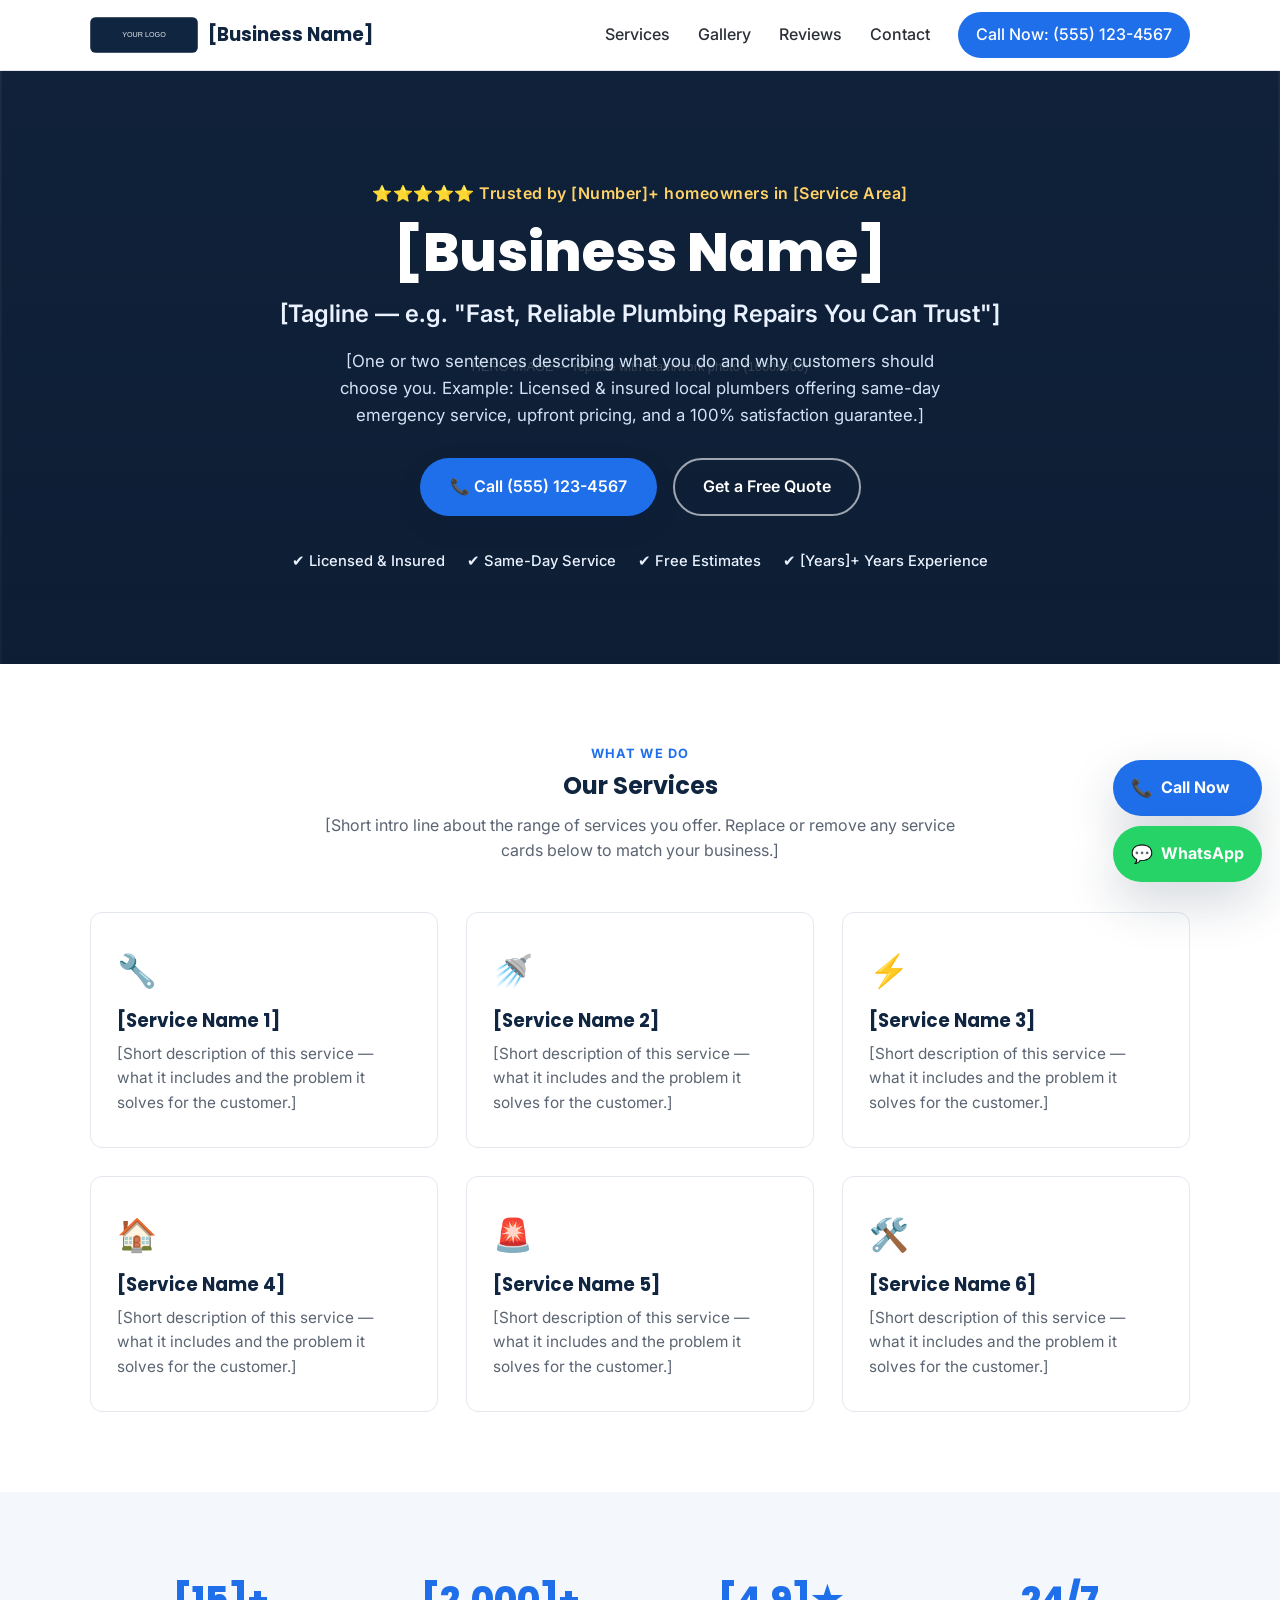
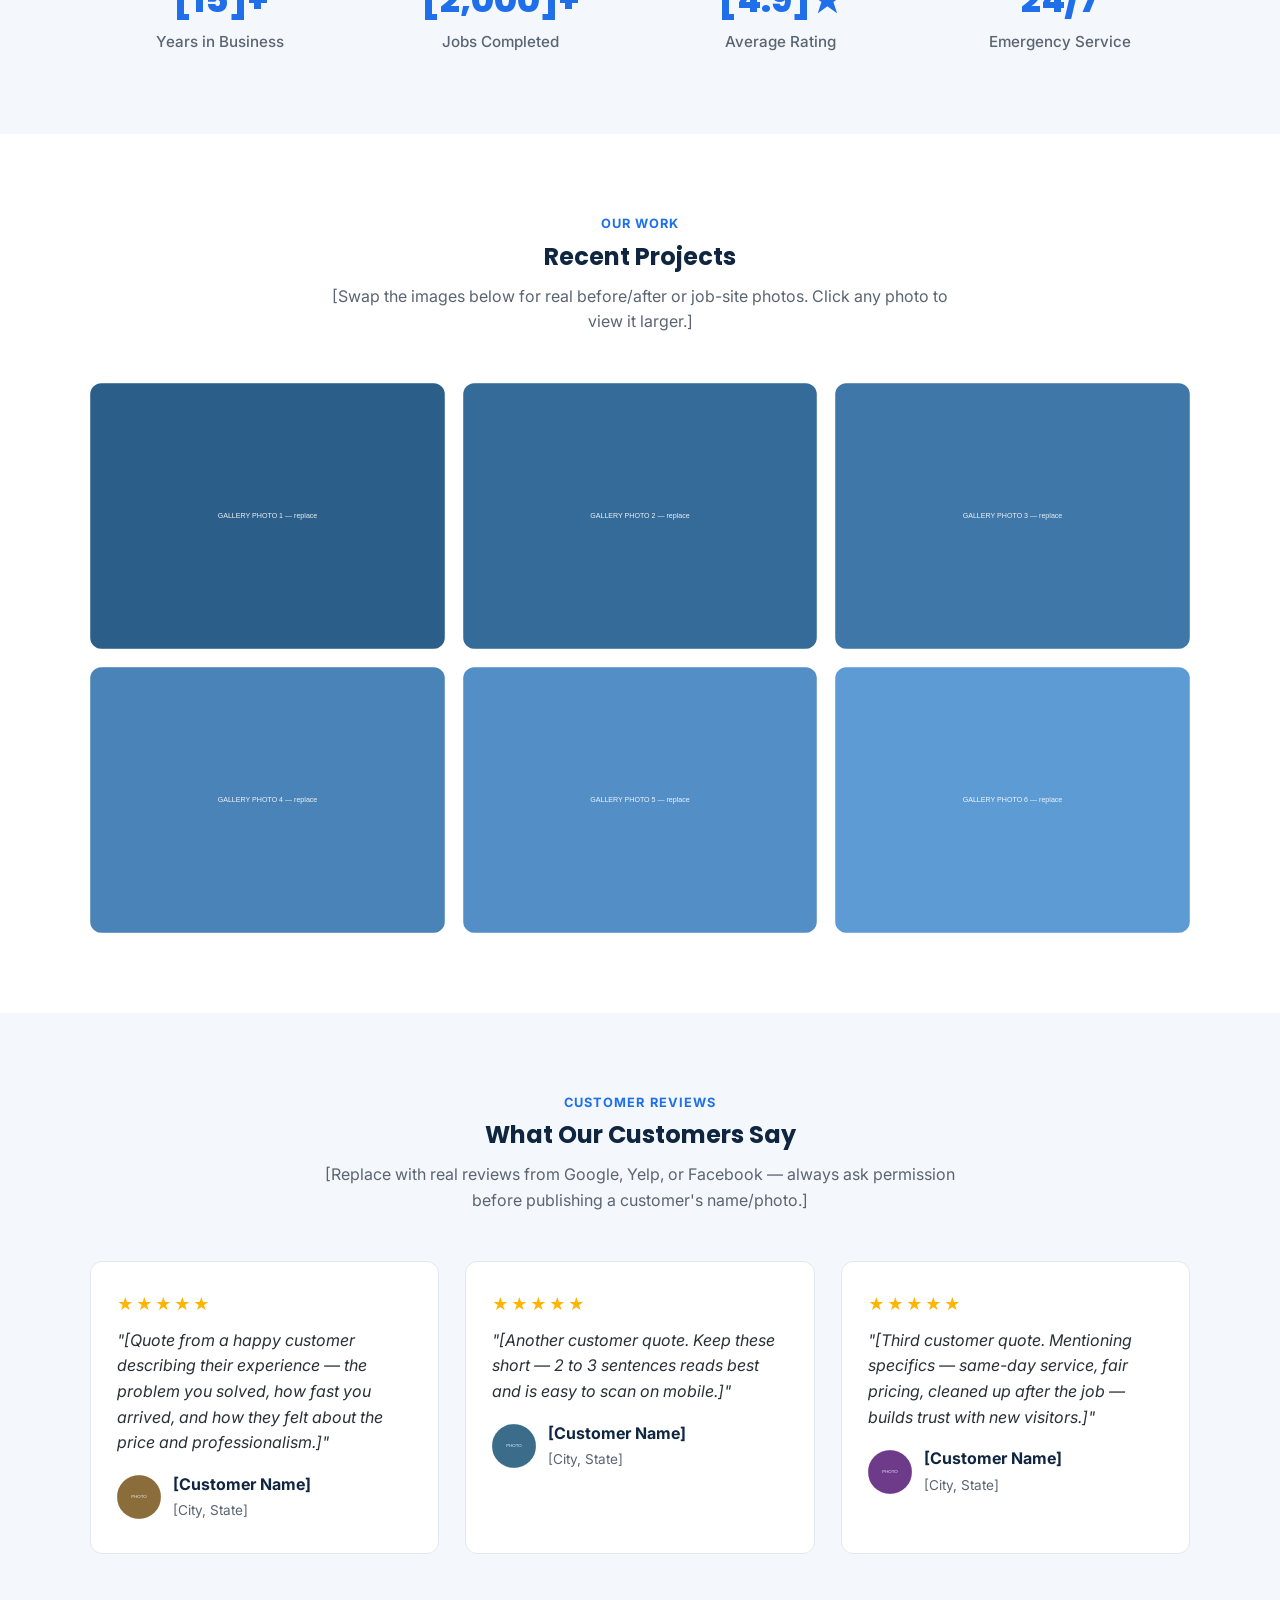
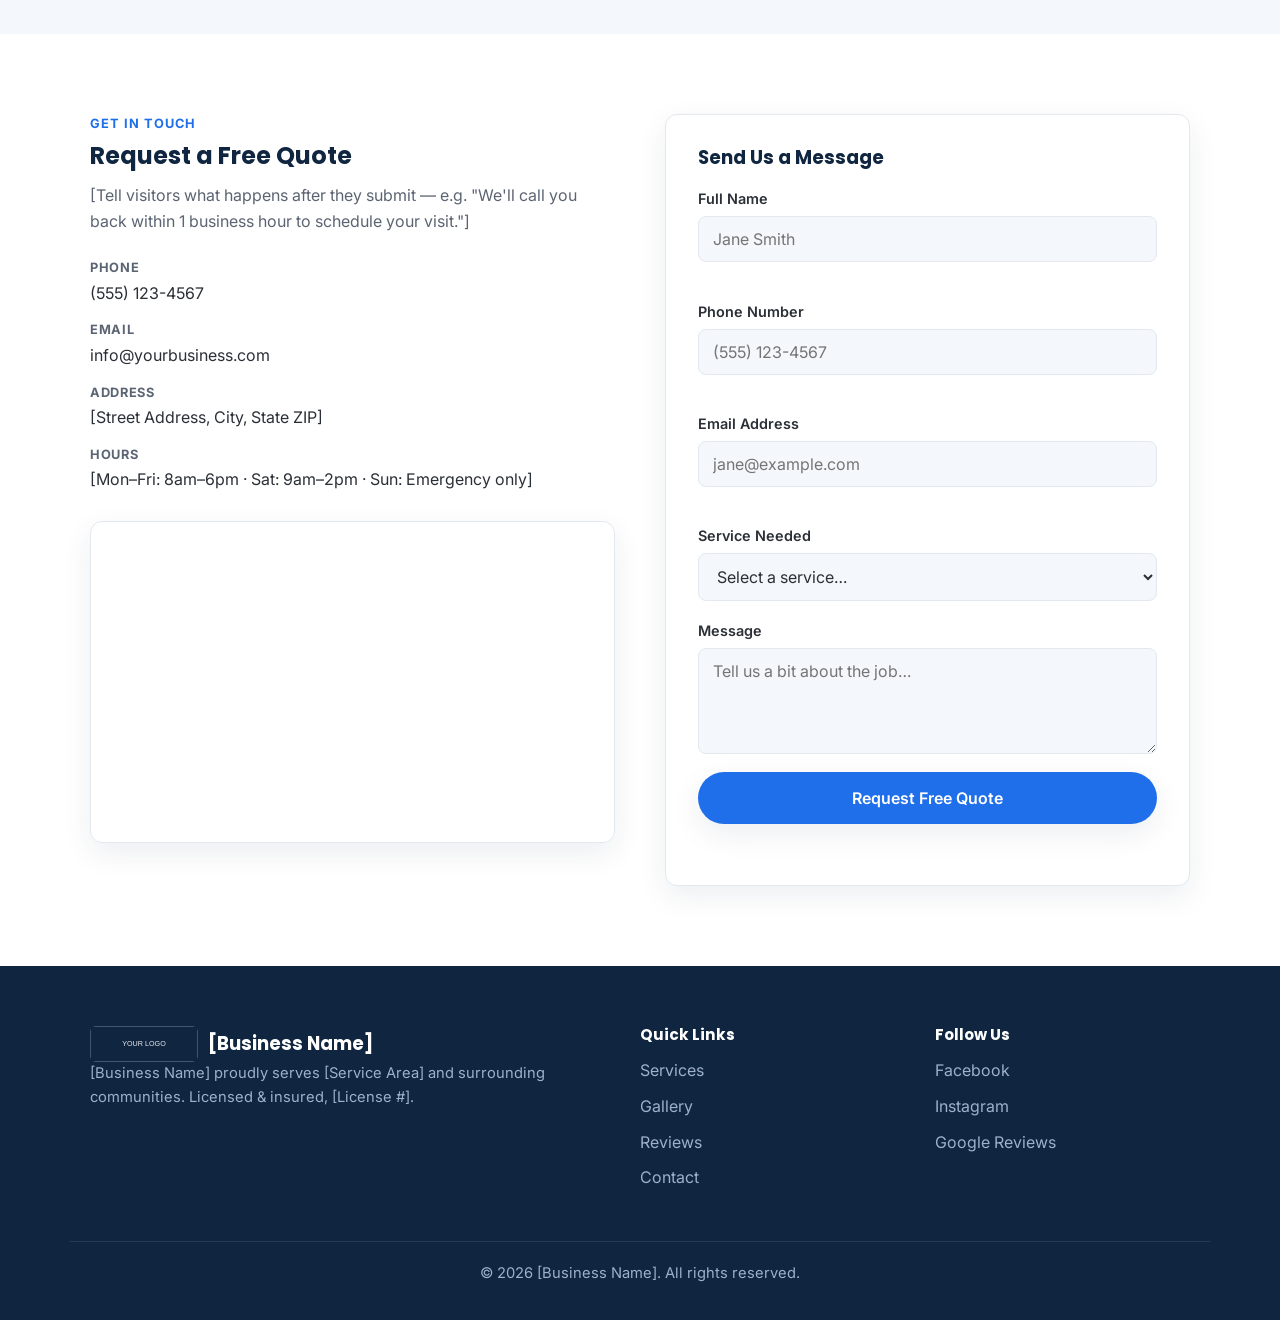
==== index.html @ 25ad9f9d "Add local service business landing page template Single-page HTML/CSS/JS template with hero, service" ====
<!DOCTYPE html>
<html lang="en">
<head>
<meta charset="UTF-8" />
<meta name="viewport" content="width=device-width, initial-scale=1.0" />
<title>[Business Name] | [City] [Service Type]</title>
<meta name="description" content="[Business Name] provides professional [service type] services in [City, State]. Licensed, insured, and available for same-day service. Call [Phone Number] for a free quote." />

<!-- ============================================================
     CUSTOMIZE THIS TEMPLATE
     Search for these markers to find everything you need to edit:
       [Business Name], [Tagline], [Phone Number], [Service Area],
       [Address], [Email], gallery-1.svg..gallery-6.svg, etc.
     See README.md for the full customization checklist.
     ============================================================ -->

<link rel="icon" href="assets/img/logo-placeholder.svg" type="image/svg+xml" />
<link rel="preconnect" href="https://fonts.googleapis.com" />
<link rel="preconnect" href="https://fonts.gstatic.com" crossorigin />
<link href="https://fonts.googleapis.com/css2?family=Poppins:wght@600;700;800&family=Inter:wght@400;500;600&display=swap" rel="stylesheet" />
<link rel="stylesheet" href="styles.css" />
</head>
<body>

<!-- ============ HEADER / NAV ============ -->
<header class="site-header" id="top">
  <div class="container header-inner">
    <a href="#top" class="brand">
      <img src="assets/img/logo-placeholder.svg" alt="[Business Name] logo" class="brand-logo" />
      <span class="brand-name">[Business Name]</span>
    </a>

    <nav class="main-nav" id="main-nav">
      <a href="#services">Services</a>
      <a href="#gallery">Gallery</a>
      <a href="#testimonials">Reviews</a>
      <a href="#contact">Contact</a>
      <a href="tel:+15551234567" class="nav-cta">Call Now: (555) 123-4567</a>
    </nav>

    <button class="nav-toggle" id="nav-toggle" aria-label="Toggle navigation menu" aria-expanded="false" aria-controls="main-nav">
      <span></span><span></span><span></span>
    </button>
  </div>
</header>

<!-- ============ HERO ============ -->
<section class="hero" id="hero" style="background-image: linear-gradient(180deg, rgba(10,25,45,0.75), rgba(10,25,45,0.85)), url('assets/img/hero-bg.svg');">
  <div class="container hero-inner">
    <p class="hero-eyebrow">⭐⭐⭐⭐⭐ Trusted by [Number]+ homeowners in [Service Area]</p>
    <h1 class="hero-title">[Business Name]</h1>
    <p class="hero-tagline">[Tagline — e.g. "Fast, Reliable Plumbing Repairs You Can Trust"]</p>
    <p class="hero-subtext">[One or two sentences describing what you do and why customers should choose you. Example: Licensed & insured local plumbers offering same-day emergency service, upfront pricing, and a 100% satisfaction guarantee.]</p>

    <div class="hero-actions">
      <a href="tel:+15551234567" class="btn btn-primary">📞 Call (555) 123-4567</a>
      <a href="#contact" class="btn btn-secondary">Get a Free Quote</a>
    </div>

    <ul class="hero-badges">
      <li>✔ Licensed &amp; Insured</li>
      <li>✔ Same-Day Service</li>
      <li>✔ Free Estimates</li>
      <li>✔ [Years]+ Years Experience</li>
    </ul>
  </div>
</section>

<!-- ============ SERVICES ============ -->
<section class="section" id="services">
  <div class="container">
    <div class="section-head">
      <p class="eyebrow">What We Do</p>
      <h2>Our Services</h2>
      <p class="section-sub">[Short intro line about the range of services you offer. Replace or remove any service cards below to match your business.]</p>
    </div>

    <div class="services-grid">
      <div class="service-card">
        <div class="service-icon" aria-hidden="true">🔧</div>
        <h3>[Service Name 1]</h3>
        <p>[Short description of this service — what it includes and the problem it solves for the customer.]</p>
      </div>
      <div class="service-card">
        <div class="service-icon" aria-hidden="true">🚿</div>
        <h3>[Service Name 2]</h3>
        <p>[Short description of this service — what it includes and the problem it solves for the customer.]</p>
      </div>
      <div class="service-card">
        <div class="service-icon" aria-hidden="true">⚡</div>
        <h3>[Service Name 3]</h3>
        <p>[Short description of this service — what it includes and the problem it solves for the customer.]</p>
      </div>
      <div class="service-card">
        <div class="service-icon" aria-hidden="true">🏠</div>
        <h3>[Service Name 4]</h3>
        <p>[Short description of this service — what it includes and the problem it solves for the customer.]</p>
      </div>
      <div class="service-card">
        <div class="service-icon" aria-hidden="true">🚨</div>
        <h3>[Service Name 5]</h3>
        <p>[Short description of this service — what it includes and the problem it solves for the customer.]</p>
      </div>
      <div class="service-card">
        <div class="service-icon" aria-hidden="true">🛠️</div>
        <h3>[Service Name 6]</h3>
        <p>[Short description of this service — what it includes and the problem it solves for the customer.]</p>
      </div>
    </div>
  </div>
</section>

<!-- ============ WHY CHOOSE US / STATS ============ -->
<section class="section section-alt" id="why-us">
  <div class="container stats-inner">
    <div class="stat">
      <span class="stat-number">[15]+</span>
      <span class="stat-label">Years in Business</span>
    </div>
    <div class="stat">
      <span class="stat-number">[2,000]+</span>
      <span class="stat-label">Jobs Completed</span>
    </div>
    <div class="stat">
      <span class="stat-number">[4.9]★</span>
      <span class="stat-label">Average Rating</span>
    </div>
    <div class="stat">
      <span class="stat-number">24/7</span>
      <span class="stat-label">Emergency Service</span>
    </div>
  </div>
</section>

<!-- ============ GALLERY ============ -->
<section class="section" id="gallery">
  <div class="container">
    <div class="section-head">
      <p class="eyebrow">Our Work</p>
      <h2>Recent Projects</h2>
      <p class="section-sub">[Swap the images below for real before/after or job-site photos. Click any photo to view it larger.]</p>
    </div>

    <div class="gallery-grid">
      <button class="gallery-item" data-caption="[Project caption 1 — e.g. Bathroom repipe, Austin TX]">
        <img src="assets/img/gallery-1.svg" alt="[Project caption 1]" loading="lazy" />
      </button>
      <button class="gallery-item" data-caption="[Project caption 2]">
        <img src="assets/img/gallery-2.svg" alt="[Project caption 2]" loading="lazy" />
      </button>
      <button class="gallery-item" data-caption="[Project caption 3]">
        <img src="assets/img/gallery-3.svg" alt="[Project caption 3]" loading="lazy" />
      </button>
      <button class="gallery-item" data-caption="[Project caption 4]">
        <img src="assets/img/gallery-4.svg" alt="[Project caption 4]" loading="lazy" />
      </button>
      <button class="gallery-item" data-caption="[Project caption 5]">
        <img src="assets/img/gallery-5.svg" alt="[Project caption 5]" loading="lazy" />
      </button>
      <button class="gallery-item" data-caption="[Project caption 6]">
        <img src="assets/img/gallery-6.svg" alt="[Project caption 6]" loading="lazy" />
      </button>
    </div>
  </div>
</section>

<!-- Lightbox for gallery -->
<div class="lightbox" id="lightbox" hidden>
  <button class="lightbox-close" id="lightbox-close" aria-label="Close image viewer">✕</button>
  <figure class="lightbox-figure">
    <img src="" alt="" id="lightbox-img" />
    <figcaption id="lightbox-caption"></figcaption>
  </figure>
</div>

<!-- ============ TESTIMONIALS ============ -->
<section class="section section-alt" id="testimonials">
  <div class="container">
    <div class="section-head">
      <p class="eyebrow">Customer Reviews</p>
      <h2>What Our Customers Say</h2>
      <p class="section-sub">[Replace with real reviews from Google, Yelp, or Facebook — always ask permission before publishing a customer's name/photo.]</p>
    </div>

    <div class="testimonials-grid">
      <blockquote class="testimonial-card">
        <div class="stars" aria-label="5 out of 5 stars">★★★★★</div>
        <p>"[Quote from a happy customer describing their experience — the problem you solved, how fast you arrived, and how they felt about the price and professionalism.]"</p>
        <footer>
          <img src="assets/img/avatar-1.svg" alt="" class="avatar" />
          <div>
            <cite>[Customer Name]</cite>
            <span>[City, State]</span>
          </div>
        </footer>
      </blockquote>

      <blockquote class="testimonial-card">
        <div class="stars" aria-label="5 out of 5 stars">★★★★★</div>
        <p>"[Another customer quote. Keep these short — 2 to 3 sentences reads best and is easy to scan on mobile.]"</p>
        <footer>
          <img src="assets/img/avatar-2.svg" alt="" class="avatar" />
          <div>
            <cite>[Customer Name]</cite>
            <span>[City, State]</span>
          </div>
        </footer>
      </blockquote>

      <blockquote class="testimonial-card">
        <div class="stars" aria-label="5 out of 5 stars">★★★★★</div>
        <p>"[Third customer quote. Mentioning specifics — same-day service, fair pricing, cleaned up after the job — builds trust with new visitors.]"</p>
        <footer>
          <img src="assets/img/avatar-3.svg" alt="" class="avatar" />
          <div>
            <cite>[Customer Name]</cite>
            <span>[City, State]</span>
          </div>
        </footer>
      </blockquote>
    </div>
  </div>
</section>

<!-- ============ CONTACT + MAP ============ -->
<section class="section" id="contact">
  <div class="container contact-grid">
    <div class="contact-info">
      <p class="eyebrow">Get In Touch</p>
      <h2>Request a Free Quote</h2>
      <p class="section-sub">[Tell visitors what happens after they submit — e.g. "We'll call you back within 1 business hour to schedule your visit."]</p>

      <ul class="contact-details">
        <li>
          <strong>Phone</strong>
          <a href="tel:+15551234567">(555) 123-4567</a>
        </li>
        <li>
          <strong>Email</strong>
          <a href="mailto:info@yourbusiness.com">info@yourbusiness.com</a>
        </li>
        <li>
          <strong>Address</strong>
          <span>[Street Address, City, State ZIP]</span>
        </li>
        <li>
          <strong>Hours</strong>
          <span>[Mon–Fri: 8am–6pm · Sat: 9am–2pm · Sun: Emergency only]</span>
        </li>
      </ul>

      <div class="map-embed">
        <!--
          MAP PLACEHOLDER: replace the src below with your own Google Maps embed.
          Get yours at https://maps.google.com -> Share -> Embed a map -> copy the src URL.
        -->
        <iframe
          title="[Business Name] location map"
          src="https://www.google.com/maps?q=1600+Amphitheatre+Parkway,+Mountain+View,+CA&output=embed"
          width="100%"
          height="320"
          style="border:0;"
          allowfullscreen=""
          loading="lazy"
          referrerpolicy="no-referrer-when-downgrade">
        </iframe>
      </div>
    </div>

    <form class="contact-form" id="contact-form" novalidate>
      <h3>Send Us a Message</h3>

      <div class="form-row">
        <label for="name">Full Name</label>
        <input type="text" id="name" name="name" placeholder="Jane Smith" required />
        <span class="form-error" data-error-for="name"></span>
      </div>

      <div class="form-row">
        <label for="phone">Phone Number</label>
        <input type="tel" id="phone" name="phone" placeholder="(555) 123-4567" required />
        <span class="form-error" data-error-for="phone"></span>
      </div>

      <div class="form-row">
        <label for="email">Email Address</label>
        <input type="email" id="email" name="email" placeholder="jane@example.com" required />
        <span class="form-error" data-error-for="email"></span>
      </div>

      <div class="form-row">
        <label for="service">Service Needed</label>
        <select id="service" name="service">
          <option value="">Select a service…</option>
          <option>[Service Name 1]</option>
          <option>[Service Name 2]</option>
          <option>[Service Name 3]</option>
          <option>Other / Not Sure</option>
        </select>
      </div>

      <div class="form-row">
        <label for="message">Message</label>
        <textarea id="message" name="message" rows="4" placeholder="Tell us a bit about the job…"></textarea>
      </div>

      <button type="submit" class="btn btn-primary btn-block">Request Free Quote</button>
      <p class="form-note" id="form-note" role="status"></p>

      <!--
        FORM SUBMISSION NOTE:
        This form currently only validates in the browser (see script.js) and does not
        send data anywhere. To actually receive submissions, either:
          1. Add a "action" and "method" attribute and point it at a form backend
             (e.g. Formspree, Netlify Forms, Basin), or
          2. Wire up the fetch() call already stubbed in script.js to your own API.
        See README.md for step-by-step instructions.
      -->
    </form>
  </div>
</section>

<!-- ============ FOOTER ============ -->
<footer class="site-footer">
  <div class="container footer-inner">
    <div>
      <div class="brand">
        <img src="assets/img/logo-placeholder.svg" alt="[Business Name] logo" class="brand-logo" />
        <span class="brand-name">[Business Name]</span>
      </div>
      <p>[Business Name] proudly serves [Service Area] and surrounding communities. Licensed & insured, [License #].</p>
    </div>

    <div class="footer-links">
      <h4>Quick Links</h4>
      <a href="#services">Services</a>
      <a href="#gallery">Gallery</a>
      <a href="#testimonials">Reviews</a>
      <a href="#contact">Contact</a>
    </div>

    <div class="footer-social">
      <h4>Follow Us</h4>
      <a href="#" aria-label="Facebook">Facebook</a>
      <a href="#" aria-label="Instagram">Instagram</a>
      <a href="#" aria-label="Google Business Profile">Google Reviews</a>
    </div>
  </div>
  <div class="container footer-bottom">
    <p>© <span id="year"></span> [Business Name]. All rights reserved.</p>
  </div>
</footer>

<!-- ============ STICKY CALL / WHATSAPP BUTTON ============ -->
<div class="sticky-cta" id="sticky-cta">
  <a href="tel:+15551234567" class="sticky-btn sticky-call" aria-label="Call us now">
    <span class="sticky-icon">📞</span>
    <span class="sticky-text">Call Now</span>
  </a>
  <a href="https://wa.me/15551234567?text=Hi!%20I'd%20like%20to%20request%20a%20quote." target="_blank" rel="noopener" class="sticky-btn sticky-whatsapp" aria-label="Message us on WhatsApp">
    <span class="sticky-icon">💬</span>
    <span class="sticky-text">WhatsApp</span>
  </a>
</div>

<script src="script.js"></script>
</body>
</html>
---- styles.css ----
/* =============================================================
   Local Service Business — Landing Page Template
   -------------------------------------------------------------
   HOW TO CUSTOMIZE COLORS / FONTS
   Edit the CSS variables in :root below. Everything on the page
   references these variables, so changing them re-themes the
   whole site in one place.
   ============================================================= */

:root {
  /* --- Brand colors: swap these for your client's brand --- */
  --color-primary: #1f6feb;      /* main brand / button color */
  --color-primary-dark: #14539c; /* hover state */
  --color-accent: #25d366;       /* WhatsApp green / secondary accent */
  --color-dark: #0f2540;         /* headings, header/footer background */
  --color-text: #2b2f36;
  --color-text-muted: #5b6472;
  --color-bg: #ffffff;
  --color-bg-alt: #f4f7fb;
  --color-border: #e3e8ef;

  /* --- Typography --- */
  --font-heading: 'Poppins', 'Segoe UI', Arial, sans-serif;
  --font-body: 'Inter', 'Segoe UI', Arial, sans-serif;

  /* --- Layout --- */
  --container-width: 1140px;
  --radius: 12px;
  --shadow: 0 10px 30px rgba(15, 37, 64, 0.08);
  --shadow-lg: 0 20px 50px rgba(15, 37, 64, 0.18);
}

/* ---------- Reset ---------- */
* { box-sizing: border-box; }
html { scroll-behavior: smooth; }
body {
  margin: 0;
  font-family: var(--font-body);
  color: var(--color-text);
  background: var(--color-bg);
  line-height: 1.6;
}
img { max-width: 100%; display: block; }
a { color: inherit; text-decoration: none; }
h1, h2, h3, h4 { font-family: var(--font-heading); color: var(--color-dark); margin: 0 0 0.5em; line-height: 1.2; }
p { margin: 0 0 1em; }
ul { margin: 0; padding: 0; list-style: none; }
button { font-family: inherit; cursor: pointer; }

.container {
  max-width: var(--container-width);
  margin: 0 auto;
  padding: 0 20px;
}

/* ---------- Buttons ---------- */
.btn {
  display: inline-flex;
  align-items: center;
  justify-content: center;
  gap: 8px;
  padding: 14px 28px;
  border-radius: 999px;
  font-weight: 600;
  font-size: 1rem;
  border: 2px solid transparent;
  transition: transform 0.15s ease, box-shadow 0.15s ease, background 0.15s ease;
  white-space: nowrap;
}
.btn:hover { transform: translateY(-2px); }
.btn-primary {
  background: var(--color-primary);
  color: #fff;
  box-shadow: var(--shadow);
}
.btn-primary:hover { background: var(--color-primary-dark); }
.btn-secondary {
  background: transparent;
  color: #fff;
  border-color: rgba(255,255,255,0.6);
}
.btn-secondary:hover { background: rgba(255,255,255,0.12); }
.btn-block { width: 100%; }

/* ---------- Header ---------- */
.site-header {
  position: sticky;
  top: 0;
  z-index: 100;
  background: #fff;
  border-bottom: 1px solid var(--color-border);
}
.header-inner {
  display: flex;
  align-items: center;
  justify-content: space-between;
  padding-top: 12px;
  padding-bottom: 12px;
}
.brand { display: flex; align-items: center; gap: 10px; }
.brand-logo { height: 36px; width: auto; border-radius: 6px; }
.brand-name { font-family: var(--font-heading); font-weight: 700; font-size: 1.15rem; color: var(--color-dark); }

.main-nav { display: flex; align-items: center; gap: 28px; }
.main-nav a { font-weight: 500; color: var(--color-text); }
.main-nav a:hover { color: var(--color-primary); }
.nav-cta {
  background: var(--color-primary);
  color: #fff !important;
  padding: 10px 18px;
  border-radius: 999px;
  font-weight: 600;
}
.nav-cta:hover { background: var(--color-primary-dark); }

.nav-toggle {
  display: none;
  flex-direction: column;
  gap: 5px;
  background: none;
  border: none;
  padding: 8px;
}
.nav-toggle span { width: 24px; height: 2px; background: var(--color-dark); border-radius: 2px; }

/* ---------- Hero ---------- */
.hero {
  background-size: cover;
  background-position: center;
  color: #fff;
  padding: 110px 0 90px;
  text-align: center;
}
.hero-inner { max-width: 780px; margin: 0 auto; }
.hero-eyebrow {
  font-weight: 600;
  letter-spacing: 0.03em;
  color: #ffd166;
  margin-bottom: 14px;
}
.hero-title {
  color: #fff;
  font-size: clamp(2.2rem, 5vw, 3.4rem);
  font-weight: 800;
  margin-bottom: 10px;
}
.hero-tagline {
  font-size: clamp(1.1rem, 2.5vw, 1.5rem);
  font-weight: 600;
  color: #eaf1ff;
  margin-bottom: 14px;
}
.hero-subtext {
  color: #d6e2f5;
  font-size: 1.05rem;
  max-width: 620px;
  margin: 0 auto 30px;
}
.hero-actions {
  display: flex;
  gap: 16px;
  justify-content: center;
  flex-wrap: wrap;
  margin-bottom: 34px;
}
.hero-badges {
  display: flex;
  flex-wrap: wrap;
  justify-content: center;
  gap: 10px 22px;
  color: #eaf1ff;
  font-size: 0.92rem;
  font-weight: 500;
}

/* ---------- Sections ---------- */
.section { padding: 80px 0; }
.section-alt { background: var(--color-bg-alt); }
.section-head { text-align: center; max-width: 640px; margin: 0 auto 48px; }
.eyebrow {
  text-transform: uppercase;
  letter-spacing: 0.08em;
  font-weight: 700;
  font-size: 0.8rem;
  color: var(--color-primary);
  margin-bottom: 8px;
}
.section-sub { color: var(--color-text-muted); }

/* ---------- Services ---------- */
.services-grid {
  display: grid;
  grid-template-columns: repeat(3, 1fr);
  gap: 28px;
}
.service-card {
  background: #fff;
  border: 1px solid var(--color-border);
  border-radius: var(--radius);
  padding: 32px 26px;
  transition: transform 0.2s ease, box-shadow 0.2s ease;
}
.service-card:hover { transform: translateY(-4px); box-shadow: var(--shadow); }
.service-icon { font-size: 2rem; margin-bottom: 14px; }
.service-card h3 { font-size: 1.15rem; }
.service-card p { color: var(--color-text-muted); margin-bottom: 0; font-size: 0.96rem; }

/* ---------- Stats ---------- */
.stats-inner {
  display: grid;
  grid-template-columns: repeat(4, 1fr);
  gap: 20px;
  text-align: center;
}
.stat-number {
  display: block;
  font-family: var(--font-heading);
  font-weight: 800;
  font-size: 2.2rem;
  color: var(--color-primary);
}
.stat-label { color: var(--color-text-muted); font-weight: 500; font-size: 0.95rem; }

/* ---------- Gallery ---------- */
.gallery-grid {
  display: grid;
  grid-template-columns: repeat(3, 1fr);
  gap: 18px;
}
.gallery-item {
  border: none;
  padding: 0;
  background: none;
  border-radius: var(--radius);
  overflow: hidden;
  aspect-ratio: 4 / 3;
  position: relative;
}
.gallery-item img { width: 100%; height: 100%; object-fit: cover; transition: transform 0.3s ease; }
.gallery-item:hover img { transform: scale(1.06); }

.lightbox {
  position: fixed;
  inset: 0;
  background: rgba(10, 20, 35, 0.92);
  display: flex;
  align-items: center;
  justify-content: center;
  z-index: 1000;
  padding: 24px;
}
.lightbox[hidden] { display: none; }
.lightbox-figure { max-width: 900px; width: 100%; margin: 0; text-align: center; }
.lightbox-figure img { border-radius: 10px; max-height: 78vh; margin: 0 auto; }
.lightbox-figure figcaption { color: #fff; margin-top: 14px; font-size: 0.95rem; }
.lightbox-close {
  position: absolute;
  top: 20px;
  right: 24px;
  background: rgba(255,255,255,0.12);
  color: #fff;
  border: none;
  width: 42px;
  height: 42px;
  border-radius: 50%;
  font-size: 1.2rem;
}

/* ---------- Testimonials ---------- */
.testimonials-grid {
  display: grid;
  grid-template-columns: repeat(3, 1fr);
  gap: 26px;
}
.testimonial-card {
  background: #fff;
  border: 1px solid var(--color-border);
  border-radius: var(--radius);
  padding: 30px 26px;
  margin: 0;
}
.stars { color: #ffb400; letter-spacing: 2px; margin-bottom: 10px; }
.testimonial-card p { color: var(--color-text); font-style: italic; }
.testimonial-card footer { display: flex; align-items: center; gap: 12px; }
.avatar { width: 44px; height: 44px; border-radius: 50%; object-fit: cover; }
.testimonial-card cite { display: block; font-style: normal; font-weight: 700; color: var(--color-dark); }
.testimonial-card footer span { font-size: 0.85rem; color: var(--color-text-muted); }

/* ---------- Contact ---------- */
.contact-grid {
  display: grid;
  grid-template-columns: 1fr 1fr;
  gap: 50px;
  align-items: start;
}
.contact-details { margin: 24px 0 28px; display: flex; flex-direction: column; gap: 14px; }
.contact-details li { display: flex; flex-direction: column; gap: 2px; }
.contact-details strong { font-size: 0.8rem; text-transform: uppercase; letter-spacing: 0.05em; color: var(--color-text-muted); }
.contact-details a:hover { color: var(--color-primary); }
.map-embed { border-radius: var(--radius); overflow: hidden; box-shadow: var(--shadow); border: 1px solid var(--color-border); }
.map-embed iframe { display: block; }

.contact-form {
  background: #fff;
  border: 1px solid var(--color-border);
  border-radius: var(--radius);
  padding: 32px;
  box-shadow: var(--shadow);
}
.contact-form h3 { margin-bottom: 18px; }
.form-row { margin-bottom: 18px; display: flex; flex-direction: column; gap: 6px; }
.form-row label { font-weight: 600; font-size: 0.9rem; }
.form-row input,
.form-row select,
.form-row textarea {
  font-family: inherit;
  font-size: 1rem;
  padding: 12px 14px;
  border: 1px solid var(--color-border);
  border-radius: 8px;
  background: var(--color-bg-alt);
  color: var(--color-text);
}
.form-row input:focus,
.form-row select:focus,
.form-row textarea:focus {
  outline: none;
  border-color: var(--color-primary);
  background: #fff;
}
.form-row.has-error input,
.form-row.has-error textarea { border-color: #e5484d; }
.form-error { color: #e5484d; font-size: 0.82rem; min-height: 1em; }
.form-note { text-align: center; font-weight: 600; margin: 10px 0 0; min-height: 1.2em; }
.form-note.success { color: #1a8a4a; }
.form-note.error { color: #e5484d; }

/* ---------- Footer ---------- */
.site-footer { background: var(--color-dark); color: #cdd8ea; padding: 60px 0 0; }
.footer-inner {
  display: grid;
  grid-template-columns: 2fr 1fr 1fr;
  gap: 40px;
  padding-bottom: 40px;
  border-bottom: 1px solid rgba(255,255,255,0.1);
}
.site-footer .brand-name { color: #fff; }
.site-footer p { color: #9fb0ca; font-size: 0.92rem; }
.footer-links h4, .footer-social h4 { color: #fff; font-size: 0.95rem; margin-bottom: 14px; }
.footer-links a, .footer-social a { display: block; color: #9fb0ca; margin-bottom: 10px; }
.footer-links a:hover, .footer-social a:hover { color: #fff; }
.footer-bottom { padding: 20px 0; text-align: center; font-size: 0.85rem; color: #7f90ab; }

/* ---------- Sticky Call / WhatsApp ---------- */
.sticky-cta {
  position: fixed;
  bottom: 18px;
  right: 18px;
  z-index: 200;
  display: flex;
  flex-direction: column;
  gap: 10px;
}
.sticky-btn {
  display: flex;
  align-items: center;
  gap: 8px;
  padding: 14px 18px;
  border-radius: 999px;
  color: #fff;
  font-weight: 700;
  box-shadow: var(--shadow-lg);
  transition: transform 0.15s ease;
}
.sticky-btn:hover { transform: translateY(-2px) scale(1.02); }
.sticky-call { background: var(--color-primary); }
.sticky-whatsapp { background: var(--color-accent); }
.sticky-icon { font-size: 1.1rem; }

/* ---------- Responsive ---------- */
@media (max-width: 960px) {
  .services-grid,
  .testimonials-grid { grid-template-columns: repeat(2, 1fr); }
  .contact-grid { grid-template-columns: 1fr; }
  .footer-inner { grid-template-columns: 1fr 1fr; }
}

@media (max-width: 720px) {
  .main-nav {
    position: fixed;
    top: 64px;
    left: 0;
    right: 0;
    background: #fff;
    flex-direction: column;
    align-items: flex-start;
    gap: 4px;
    padding: 16px 20px 24px;
    border-bottom: 1px solid var(--color-border);
    box-shadow: var(--shadow);
    transform: translateY(-8px);
    opacity: 0;
    pointer-events: none;
    transition: transform 0.2s ease, opacity 0.2s ease;
  }
  .main-nav.is-open {
    transform: translateY(0);
    opacity: 1;
    pointer-events: auto;
  }
  .main-nav a { padding: 10px 0; width: 100%; }
  .nav-cta { margin-top: 8px; text-align: center; }
  .nav-toggle { display: flex; }

  .services-grid,
  .testimonials-grid,
  .gallery-grid { grid-template-columns: 1fr; }
  .stats-inner { grid-template-columns: repeat(2, 1fr); }
  .footer-inner { grid-template-columns: 1fr; }

  .hero { padding: 90px 0 70px; }
  .sticky-text { display: none; }
  .sticky-btn { padding: 14px; border-radius: 50%; }
}
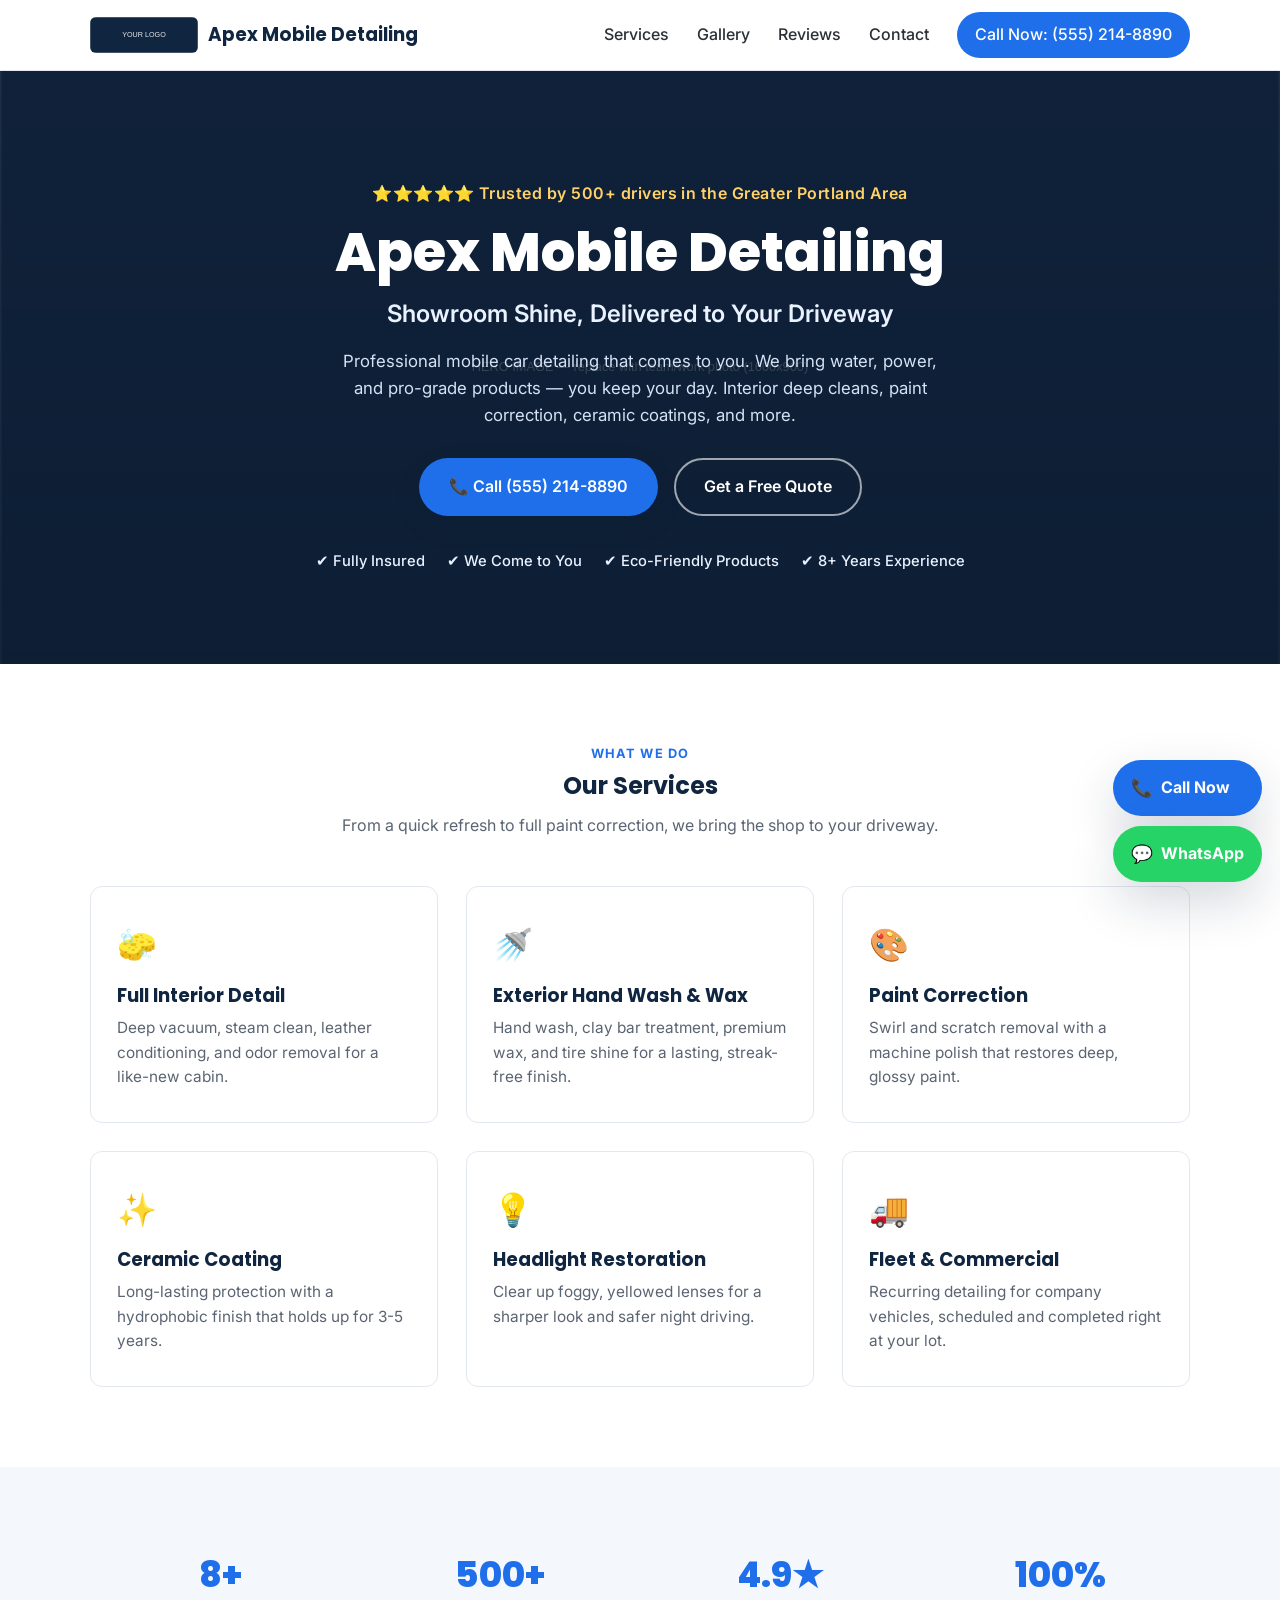
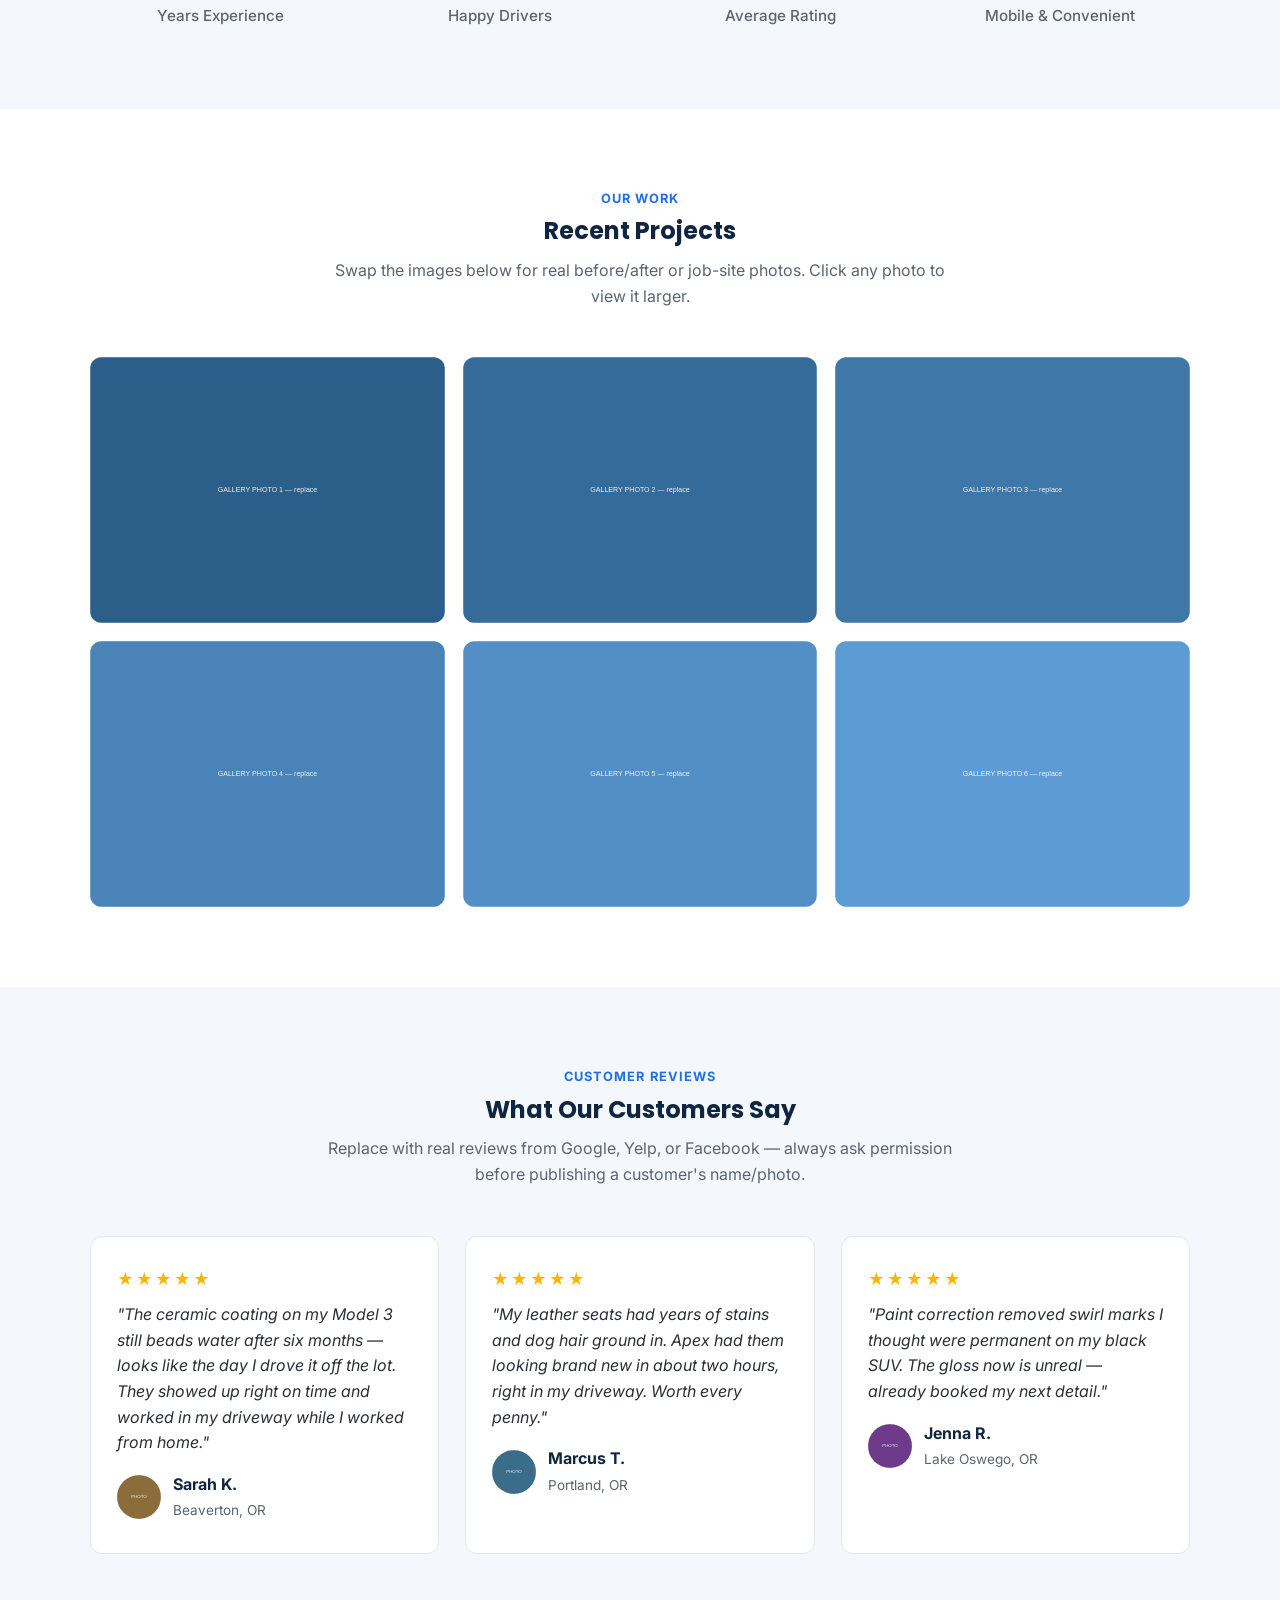
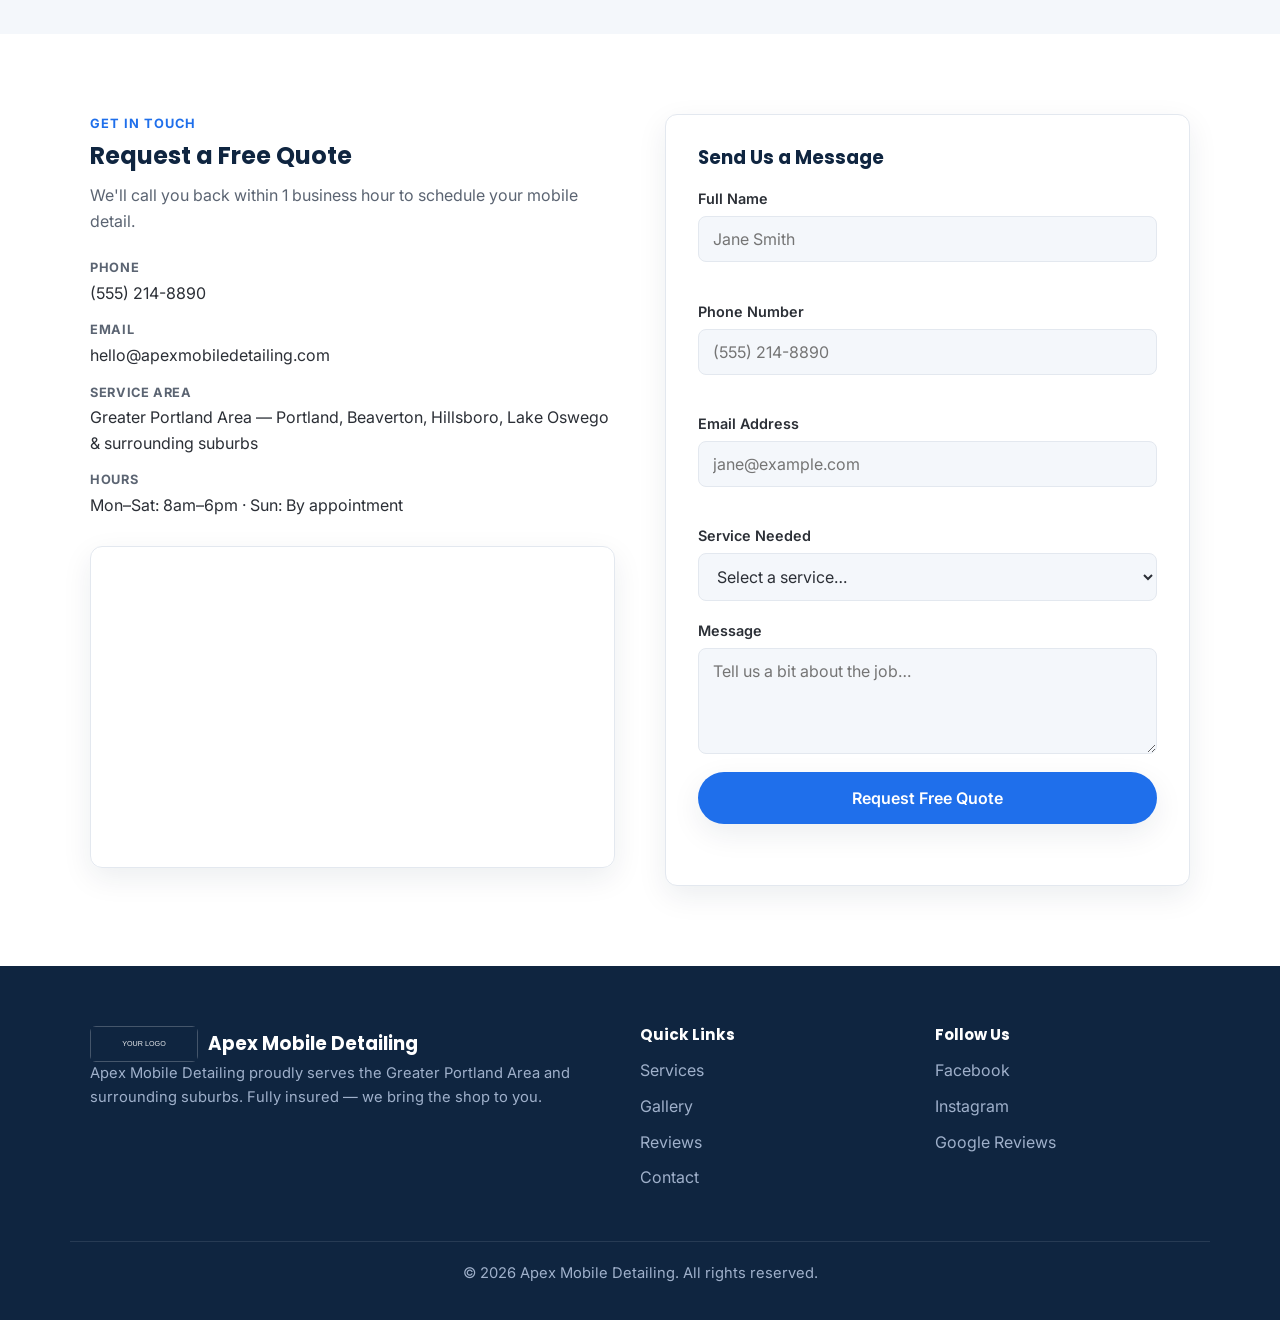
==== commit 43ec3d70: "Fill template with Apex Mobile Detailing demo content Replace all bracketed placeholders in index.ht" ====
--- a/index.html
+++ b/index.html
@@ -3,14 +3,14 @@
 <head>
 <meta charset="UTF-8" />
 <meta name="viewport" content="width=device-width, initial-scale=1.0" />
-<title>[Business Name] | [City] [Service Type]</title>
-<meta name="description" content="[Business Name] provides professional [service type] services in [City, State]. Licensed, insured, and available for same-day service. Call [Phone Number] for a free quote." />
+<title>Apex Mobile Detailing | Greater Portland Mobile Car Detailing</title>
+<meta name="description" content="Apex Mobile Detailing brings showroom-quality car care to your driveway across the Greater Portland Area. Interior deep cleans, paint correction, and ceramic coatings. Call (555) 214-8890 for a free quote." />
 
 <!-- ============================================================
      CUSTOMIZE THIS TEMPLATE
      Search for these markers to find everything you need to edit:
-       [Business Name], [Tagline], [Phone Number], [Service Area],
-       [Address], [Email], gallery-1.svg..gallery-6.svg, etc.
+       Business Name, Tagline, Phone Number, Service Area,
+       Address, Email, gallery-1.svg..gallery-6.svg, etc.
      See README.md for the full customization checklist.
      ============================================================ -->
 
@@ -26,8 +26,8 @@
 <header class="site-header" id="top">
   <div class="container header-inner">
     <a href="#top" class="brand">
-      <img src="assets/img/logo-placeholder.svg" alt="[Business Name] logo" class="brand-logo" />
-      <span class="brand-name">[Business Name]</span>
+      <img src="assets/img/logo-placeholder.svg" alt="Apex Mobile Detailing logo" class="brand-logo" />
+      <span class="brand-name">Apex Mobile Detailing</span>
     </a>
 
     <nav class="main-nav" id="main-nav">
@@ -35,7 +35,7 @@
       <a href="#gallery">Gallery</a>
       <a href="#testimonials">Reviews</a>
       <a href="#contact">Contact</a>
-      <a href="tel:+15551234567" class="nav-cta">Call Now: (555) 123-4567</a>
+      <a href="tel:+15552148890" class="nav-cta">Call Now: (555) 214-8890</a>
     </nav>
 
     <button class="nav-toggle" id="nav-toggle" aria-label="Toggle navigation menu" aria-expanded="false" aria-controls="main-nav">
@@ -47,21 +47,21 @@
 <!-- ============ HERO ============ -->
 <section class="hero" id="hero" style="background-image: linear-gradient(180deg, rgba(10,25,45,0.75), rgba(10,25,45,0.85)), url('assets/img/hero-bg.svg');">
   <div class="container hero-inner">
-    <p class="hero-eyebrow">⭐⭐⭐⭐⭐ Trusted by [Number]+ homeowners in [Service Area]</p>
-    <h1 class="hero-title">[Business Name]</h1>
-    <p class="hero-tagline">[Tagline — e.g. "Fast, Reliable Plumbing Repairs You Can Trust"]</p>
-    <p class="hero-subtext">[One or two sentences describing what you do and why customers should choose you. Example: Licensed & insured local plumbers offering same-day emergency service, upfront pricing, and a 100% satisfaction guarantee.]</p>
+    <p class="hero-eyebrow">⭐⭐⭐⭐⭐ Trusted by 500+ drivers in the Greater Portland Area</p>
+    <h1 class="hero-title">Apex Mobile Detailing</h1>
+    <p class="hero-tagline">Showroom Shine, Delivered to Your Driveway</p>
+    <p class="hero-subtext">Professional mobile car detailing that comes to you. We bring water, power, and pro-grade products — you keep your day. Interior deep cleans, paint correction, ceramic coatings, and more.</p>
 
     <div class="hero-actions">
-      <a href="tel:+15551234567" class="btn btn-primary">📞 Call (555) 123-4567</a>
+      <a href="tel:+15552148890" class="btn btn-primary">📞 Call (555) 214-8890</a>
       <a href="#contact" class="btn btn-secondary">Get a Free Quote</a>
     </div>
 
     <ul class="hero-badges">
-      <li>✔ Licensed &amp; Insured</li>
-      <li>✔ Same-Day Service</li>
-      <li>✔ Free Estimates</li>
-      <li>✔ [Years]+ Years Experience</li>
+      <li>✔ Fully Insured</li>
+      <li>✔ We Come to You</li>
+      <li>✔ Eco-Friendly Products</li>
+      <li>✔ 8+ Years Experience</li>
     </ul>
   </div>
 </section>
@@ -72,39 +72,39 @@
     <div class="section-head">
       <p class="eyebrow">What We Do</p>
       <h2>Our Services</h2>
-      <p class="section-sub">[Short intro line about the range of services you offer. Replace or remove any service cards below to match your business.]</p>
+      <p class="section-sub">From a quick refresh to full paint correction, we bring the shop to your driveway.</p>
     </div>
 
     <div class="services-grid">
       <div class="service-card">
-        <div class="service-icon" aria-hidden="true">🔧</div>
-        <h3>[Service Name 1]</h3>
-        <p>[Short description of this service — what it includes and the problem it solves for the customer.]</p>
+        <div class="service-icon" aria-hidden="true">🧽</div>
+        <h3>Full Interior Detail</h3>
+        <p>Deep vacuum, steam clean, leather conditioning, and odor removal for a like-new cabin.</p>
       </div>
       <div class="service-card">
         <div class="service-icon" aria-hidden="true">🚿</div>
-        <h3>[Service Name 2]</h3>
-        <p>[Short description of this service — what it includes and the problem it solves for the customer.]</p>
-      </div>
-      <div class="service-card">
-        <div class="service-icon" aria-hidden="true">⚡</div>
-        <h3>[Service Name 3]</h3>
-        <p>[Short description of this service — what it includes and the problem it solves for the customer.]</p>
-      </div>
-      <div class="service-card">
-        <div class="service-icon" aria-hidden="true">🏠</div>
-        <h3>[Service Name 4]</h3>
-        <p>[Short description of this service — what it includes and the problem it solves for the customer.]</p>
-      </div>
-      <div class="service-card">
-        <div class="service-icon" aria-hidden="true">🚨</div>
-        <h3>[Service Name 5]</h3>
-        <p>[Short description of this service — what it includes and the problem it solves for the customer.]</p>
-      </div>
-      <div class="service-card">
-        <div class="service-icon" aria-hidden="true">🛠️</div>
-        <h3>[Service Name 6]</h3>
-        <p>[Short description of this service — what it includes and the problem it solves for the customer.]</p>
+        <h3>Exterior Hand Wash &amp; Wax</h3>
+        <p>Hand wash, clay bar treatment, premium wax, and tire shine for a lasting, streak-free finish.</p>
+      </div>
+      <div class="service-card">
+        <div class="service-icon" aria-hidden="true">🎨</div>
+        <h3>Paint Correction</h3>
+        <p>Swirl and scratch removal with a machine polish that restores deep, glossy paint.</p>
+      </div>
+      <div class="service-card">
+        <div class="service-icon" aria-hidden="true">✨</div>
+        <h3>Ceramic Coating</h3>
+        <p>Long-lasting protection with a hydrophobic finish that holds up for 3-5 years.</p>
+      </div>
+      <div class="service-card">
+        <div class="service-icon" aria-hidden="true">💡</div>
+        <h3>Headlight Restoration</h3>
+        <p>Clear up foggy, yellowed lenses for a sharper look and safer night driving.</p>
+      </div>
+      <div class="service-card">
+        <div class="service-icon" aria-hidden="true">🚚</div>
+        <h3>Fleet &amp; Commercial</h3>
+        <p>Recurring detailing for company vehicles, scheduled and completed right at your lot.</p>
       </div>
     </div>
   </div>
@@ -114,20 +114,20 @@
 <section class="section section-alt" id="why-us">
   <div class="container stats-inner">
     <div class="stat">
-      <span class="stat-number">[15]+</span>
-      <span class="stat-label">Years in Business</span>
+      <span class="stat-number">8+</span>
+      <span class="stat-label">Years Experience</span>
     </div>
     <div class="stat">
-      <span class="stat-number">[2,000]+</span>
-      <span class="stat-label">Jobs Completed</span>
+      <span class="stat-number">500+</span>
+      <span class="stat-label">Happy Drivers</span>
     </div>
     <div class="stat">
-      <span class="stat-number">[4.9]★</span>
+      <span class="stat-number">4.9★</span>
       <span class="stat-label">Average Rating</span>
     </div>
     <div class="stat">
-      <span class="stat-number">24/7</span>
-      <span class="stat-label">Emergency Service</span>
+      <span class="stat-number">100%</span>
+      <span class="stat-label">Mobile &amp; Convenient</span>
     </div>
   </div>
 </section>
@@ -138,27 +138,27 @@
     <div class="section-head">
       <p class="eyebrow">Our Work</p>
       <h2>Recent Projects</h2>
-      <p class="section-sub">[Swap the images below for real before/after or job-site photos. Click any photo to view it larger.]</p>
+      <p class="section-sub">Swap the images below for real before/after or job-site photos. Click any photo to view it larger.</p>
     </div>
 
     <div class="gallery-grid">
-      <button class="gallery-item" data-caption="[Project caption 1 — e.g. Bathroom repipe, Austin TX]">
-        <img src="assets/img/gallery-1.svg" alt="[Project caption 1]" loading="lazy" />
-      </button>
-      <button class="gallery-item" data-caption="[Project caption 2]">
-        <img src="assets/img/gallery-2.svg" alt="[Project caption 2]" loading="lazy" />
-      </button>
-      <button class="gallery-item" data-caption="[Project caption 3]">
-        <img src="assets/img/gallery-3.svg" alt="[Project caption 3]" loading="lazy" />
-      </button>
-      <button class="gallery-item" data-caption="[Project caption 4]">
-        <img src="assets/img/gallery-4.svg" alt="[Project caption 4]" loading="lazy" />
-      </button>
-      <button class="gallery-item" data-caption="[Project caption 5]">
-        <img src="assets/img/gallery-5.svg" alt="[Project caption 5]" loading="lazy" />
-      </button>
-      <button class="gallery-item" data-caption="[Project caption 6]">
-        <img src="assets/img/gallery-6.svg" alt="[Project caption 6]" loading="lazy" />
+      <button class="gallery-item" data-caption="Ceramic coating — Tesla Model 3, Portland OR">
+        <img src="assets/img/gallery-1.svg" alt="Ceramic coating — Tesla Model 3, Portland OR" loading="lazy" />
+      </button>
+      <button class="gallery-item" data-caption="Full interior detail — Ford F-150, Beaverton OR">
+        <img src="assets/img/gallery-2.svg" alt="Full interior detail — Ford F-150, Beaverton OR" loading="lazy" />
+      </button>
+      <button class="gallery-item" data-caption="Paint correction — BMW 3 Series, before &amp; after">
+        <img src="assets/img/gallery-3.svg" alt="Paint correction — BMW 3 Series, before and after" loading="lazy" />
+      </button>
+      <button class="gallery-item" data-caption="Headlight restoration — Subaru Outback">
+        <img src="assets/img/gallery-4.svg" alt="Headlight restoration — Subaru Outback" loading="lazy" />
+      </button>
+      <button class="gallery-item" data-caption="Hand wash &amp; wax — Audi Q5, Lake Oswego OR">
+        <img src="assets/img/gallery-5.svg" alt="Hand wash and wax — Audi Q5, Lake Oswego OR" loading="lazy" />
+      </button>
+      <button class="gallery-item" data-caption="Fleet detailing — local delivery van fleet">
+        <img src="assets/img/gallery-6.svg" alt="Fleet detailing — local delivery van fleet" loading="lazy" />
       </button>
     </div>
   </div>
@@ -179,42 +179,42 @@
     <div class="section-head">
       <p class="eyebrow">Customer Reviews</p>
       <h2>What Our Customers Say</h2>
-      <p class="section-sub">[Replace with real reviews from Google, Yelp, or Facebook — always ask permission before publishing a customer's name/photo.]</p>
+      <p class="section-sub">Replace with real reviews from Google, Yelp, or Facebook — always ask permission before publishing a customer's name/photo.</p>
     </div>
 
     <div class="testimonials-grid">
       <blockquote class="testimonial-card">
         <div class="stars" aria-label="5 out of 5 stars">★★★★★</div>
-        <p>"[Quote from a happy customer describing their experience — the problem you solved, how fast you arrived, and how they felt about the price and professionalism.]"</p>
+        <p>"The ceramic coating on my Model 3 still beads water after six months — looks like the day I drove it off the lot. They showed up right on time and worked in my driveway while I worked from home."</p>
         <footer>
           <img src="assets/img/avatar-1.svg" alt="" class="avatar" />
           <div>
-            <cite>[Customer Name]</cite>
-            <span>[City, State]</span>
+            <cite>Sarah K.</cite>
+            <span>Beaverton, OR</span>
           </div>
         </footer>
       </blockquote>
 
       <blockquote class="testimonial-card">
         <div class="stars" aria-label="5 out of 5 stars">★★★★★</div>
-        <p>"[Another customer quote. Keep these short — 2 to 3 sentences reads best and is easy to scan on mobile.]"</p>
+        <p>"My leather seats had years of stains and dog hair ground in. Apex had them looking brand new in about two hours, right in my driveway. Worth every penny."</p>
         <footer>
           <img src="assets/img/avatar-2.svg" alt="" class="avatar" />
           <div>
-            <cite>[Customer Name]</cite>
-            <span>[City, State]</span>
+            <cite>Marcus T.</cite>
+            <span>Portland, OR</span>
           </div>
         </footer>
       </blockquote>
 
       <blockquote class="testimonial-card">
         <div class="stars" aria-label="5 out of 5 stars">★★★★★</div>
-        <p>"[Third customer quote. Mentioning specifics — same-day service, fair pricing, cleaned up after the job — builds trust with new visitors.]"</p>
+        <p>"Paint correction removed swirl marks I thought were permanent on my black SUV. The gloss now is unreal — already booked my next detail."</p>
         <footer>
           <img src="assets/img/avatar-3.svg" alt="" class="avatar" />
           <div>
-            <cite>[Customer Name]</cite>
-            <span>[City, State]</span>
+            <cite>Jenna R.</cite>
+            <span>Lake Oswego, OR</span>
           </div>
         </footer>
       </blockquote>
@@ -228,24 +228,24 @@
     <div class="contact-info">
       <p class="eyebrow">Get In Touch</p>
       <h2>Request a Free Quote</h2>
-      <p class="section-sub">[Tell visitors what happens after they submit — e.g. "We'll call you back within 1 business hour to schedule your visit."]</p>
+      <p class="section-sub">We'll call you back within 1 business hour to schedule your mobile detail.</p>
 
       <ul class="contact-details">
         <li>
           <strong>Phone</strong>
-          <a href="tel:+15551234567">(555) 123-4567</a>
+          <a href="tel:+15552148890">(555) 214-8890</a>
         </li>
         <li>
           <strong>Email</strong>
-          <a href="mailto:info@yourbusiness.com">info@yourbusiness.com</a>
+          <a href="mailto:hello@apexmobiledetailing.com">hello@apexmobiledetailing.com</a>
         </li>
         <li>
-          <strong>Address</strong>
-          <span>[Street Address, City, State ZIP]</span>
+          <strong>Service Area</strong>
+          <span>Greater Portland Area — Portland, Beaverton, Hillsboro, Lake Oswego &amp; surrounding suburbs</span>
         </li>
         <li>
           <strong>Hours</strong>
-          <span>[Mon–Fri: 8am–6pm · Sat: 9am–2pm · Sun: Emergency only]</span>
+          <span>Mon–Sat: 8am–6pm · Sun: By appointment</span>
         </li>
       </ul>
 
@@ -255,8 +255,8 @@
           Get yours at https://maps.google.com -> Share -> Embed a map -> copy the src URL.
         -->
         <iframe
-          title="[Business Name] location map"
-          src="https://www.google.com/maps?q=1600+Amphitheatre+Parkway,+Mountain+View,+CA&output=embed"
+          title="Apex Mobile Detailing service area map"
+          src="https://www.google.com/maps?q=Portland,+OR&output=embed"
           width="100%"
           height="320"
           style="border:0;"
@@ -278,7 +278,7 @@
 
       <div class="form-row">
         <label for="phone">Phone Number</label>
-        <input type="tel" id="phone" name="phone" placeholder="(555) 123-4567" required />
+        <input type="tel" id="phone" name="phone" placeholder="(555) 214-8890" required />
         <span class="form-error" data-error-for="phone"></span>
       </div>
 
@@ -292,9 +292,12 @@
         <label for="service">Service Needed</label>
         <select id="service" name="service">
           <option value="">Select a service…</option>
-          <option>[Service Name 1]</option>
-          <option>[Service Name 2]</option>
-          <option>[Service Name 3]</option>
+          <option>Full Interior Detail</option>
+          <option>Exterior Hand Wash &amp; Wax</option>
+          <option>Paint Correction</option>
+          <option>Ceramic Coating</option>
+          <option>Headlight Restoration</option>
+          <option>Fleet &amp; Commercial</option>
           <option>Other / Not Sure</option>
         </select>
       </div>
@@ -325,10 +328,10 @@
   <div class="container footer-inner">
     <div>
       <div class="brand">
-        <img src="assets/img/logo-placeholder.svg" alt="[Business Name] logo" class="brand-logo" />
-        <span class="brand-name">[Business Name]</span>
-      </div>
-      <p>[Business Name] proudly serves [Service Area] and surrounding communities. Licensed & insured, [License #].</p>
+        <img src="assets/img/logo-placeholder.svg" alt="Apex Mobile Detailing logo" class="brand-logo" />
+        <span class="brand-name">Apex Mobile Detailing</span>
+      </div>
+      <p>Apex Mobile Detailing proudly serves the Greater Portland Area and surrounding suburbs. Fully insured — we bring the shop to you.</p>
     </div>
 
     <div class="footer-links">
@@ -347,17 +350,17 @@
     </div>
   </div>
   <div class="container footer-bottom">
-    <p>© <span id="year"></span> [Business Name]. All rights reserved.</p>
+    <p>© <span id="year"></span> Apex Mobile Detailing. All rights reserved.</p>
   </div>
 </footer>
 
 <!-- ============ STICKY CALL / WHATSAPP BUTTON ============ -->
 <div class="sticky-cta" id="sticky-cta">
-  <a href="tel:+15551234567" class="sticky-btn sticky-call" aria-label="Call us now">
+  <a href="tel:+15552148890" class="sticky-btn sticky-call" aria-label="Call us now">
     <span class="sticky-icon">📞</span>
     <span class="sticky-text">Call Now</span>
   </a>
-  <a href="https://wa.me/15551234567?text=Hi!%20I'd%20like%20to%20request%20a%20quote." target="_blank" rel="noopener" class="sticky-btn sticky-whatsapp" aria-label="Message us on WhatsApp">
+  <a href="https://wa.me/15552148890?text=Hi!%20I'd%20like%20to%20book%20a%20mobile%20detail." target="_blank" rel="noopener" class="sticky-btn sticky-whatsapp" aria-label="Message us on WhatsApp">
     <span class="sticky-icon">💬</span>
     <span class="sticky-text">WhatsApp</span>
   </a>
